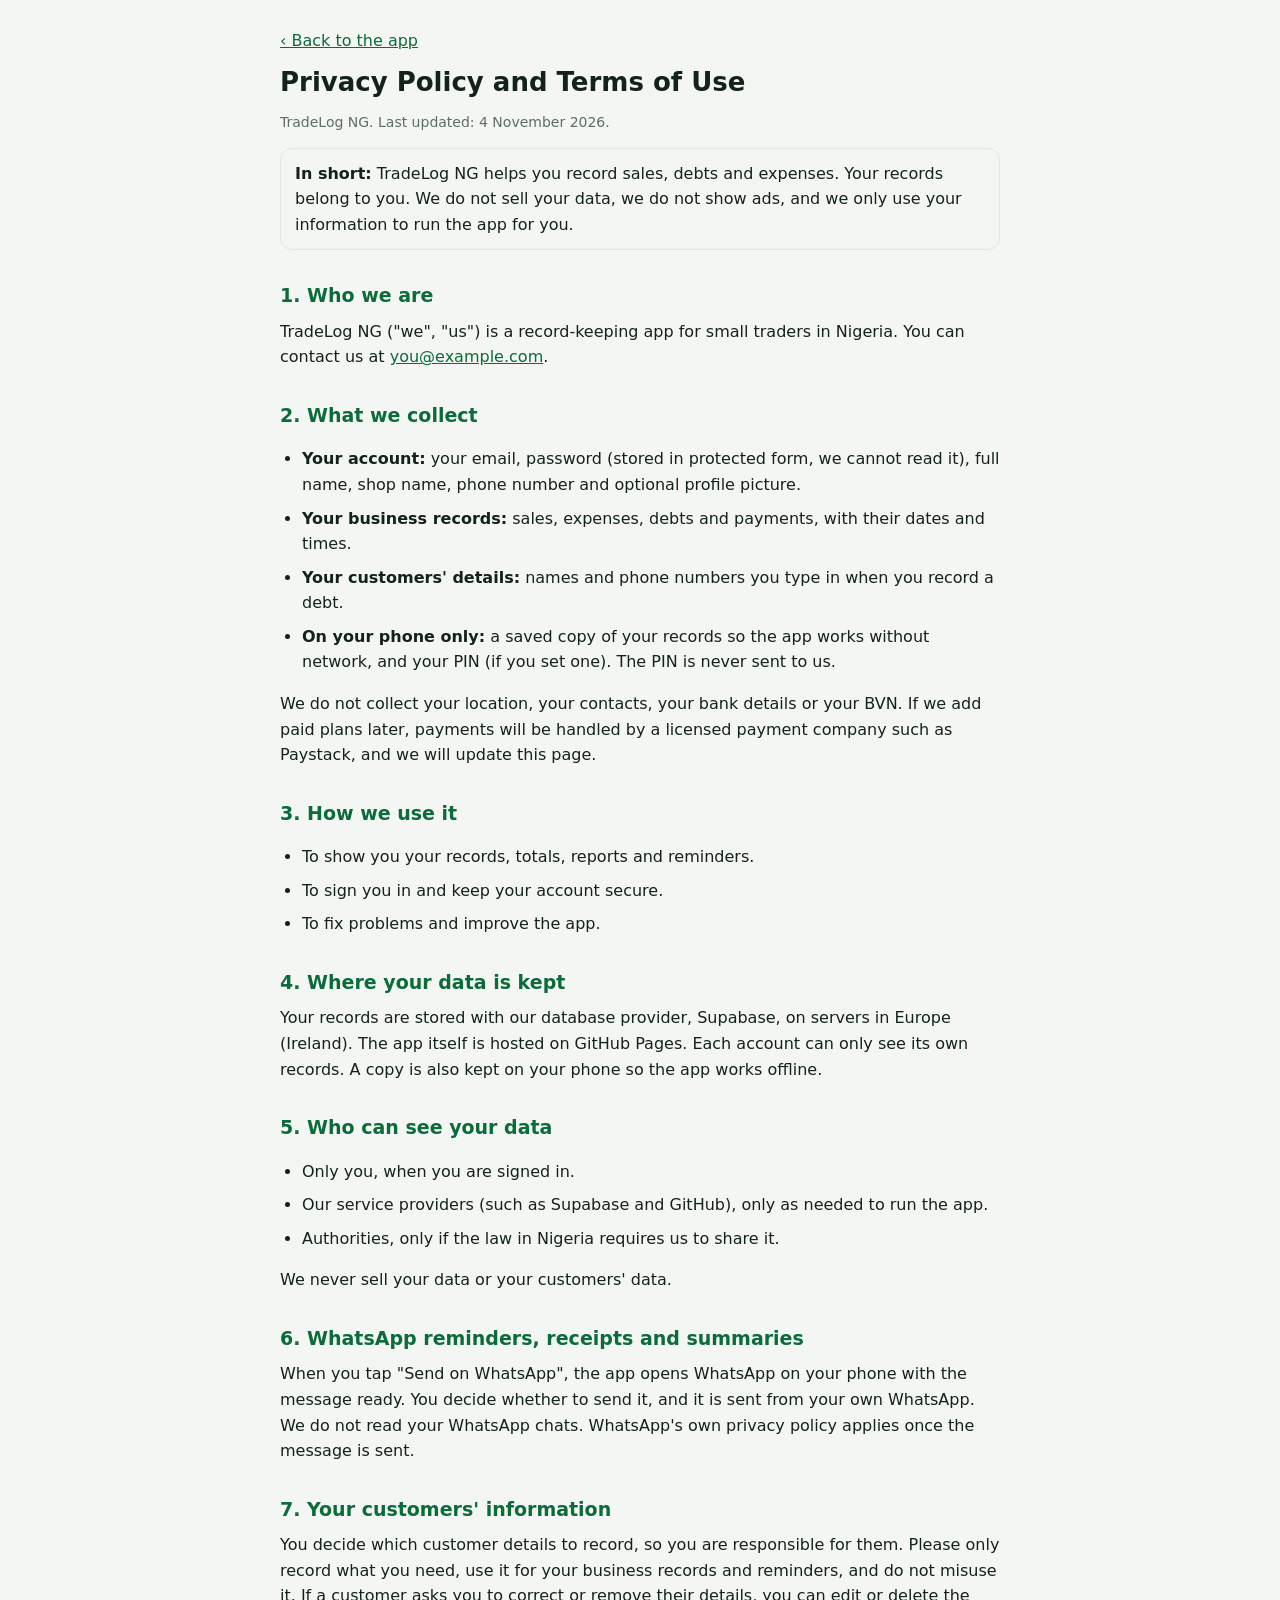
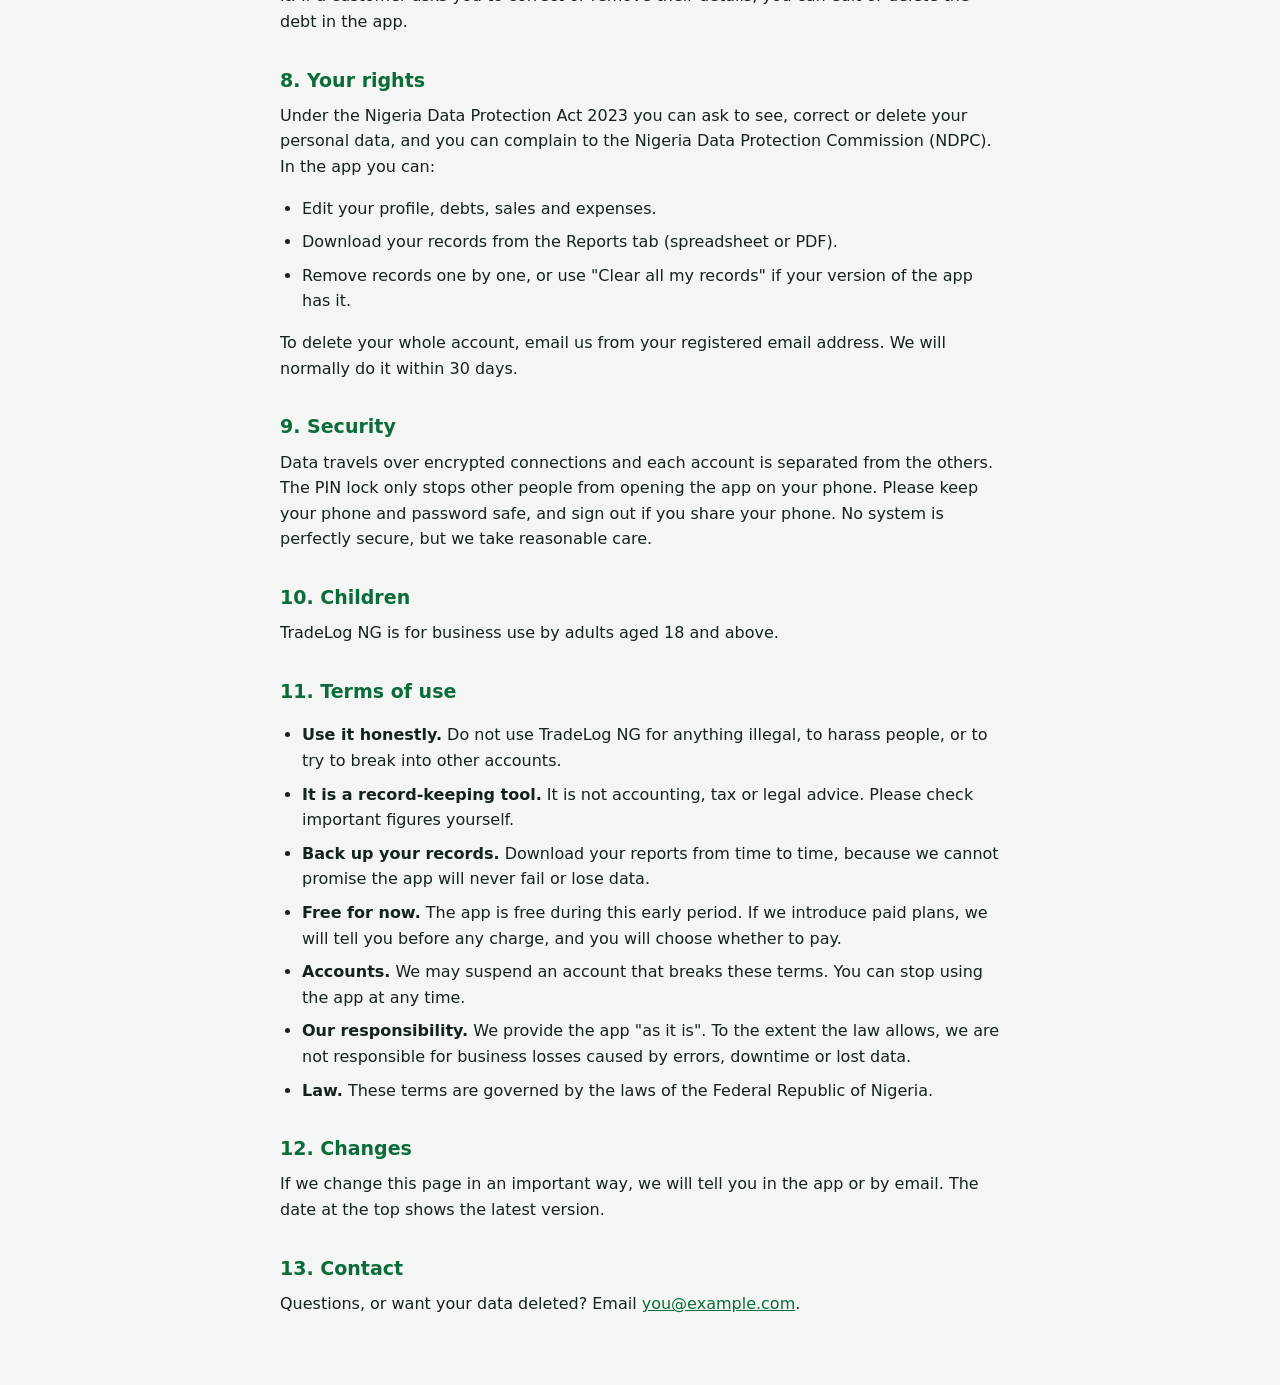
==== privacy.html @ 47c2b972 "Privacy policy and terms" ====
<!DOCTYPE html><html lang="en"><head><meta charset="utf-8"><meta name="viewport" content="width=device-width, initial-scale=1"><title>Privacy Policy and Terms | TradeLog NG</title>
<style>
:root{--bg:#f3f6f2;--ink:#14231a;--mute:#5d6e63;--green:#0b6b3a;--line:#dfe7e0}
@media (prefers-color-scheme:dark){:root{--bg:#0f1a13;--ink:#eaf3ec;--mute:#9bb0a2;--green:#5fd18d;--line:#27382d}}
body{margin:0;background:var(--bg);color:var(--ink);font-family:system-ui,sans-serif;line-height:1.6;font-size:16px}
main{max-width:720px;margin:0 auto;padding:20px 18px 60px}
h1{font-size:26px;margin:8px 0}h2{font-size:19px;margin:30px 0 6px;color:var(--green)}
p,li{margin:8px 0}ul{padding-left:22px}a{color:var(--green)}
.m{color:var(--mute);font-size:14px}.box{border:1px solid var(--line);border-radius:12px;padding:12px 14px;margin:14px 0}
</style></head><body><main>
<p><a href="./">‹ Back to the app</a></p>
<h1>Privacy Policy and Terms of Use</h1>
<p class="m">TradeLog NG. Last updated: 4 November 2026.</p>
<div class="box"><b>In short:</b> TradeLog NG helps you record sales, debts and expenses. Your records belong to you. We do not sell your data, we do not show ads, and we only use your information to run the app for you.</div>

<h2>1. Who we are</h2>
<p>TradeLog NG ("we", "us") is a record-keeping app for small traders in Nigeria. You can contact us at <a href="mailto:you@example.com">you@example.com</a>.</p>

<h2>2. What we collect</h2>
<ul>
<li><b>Your account:</b> your email, password (stored in protected form, we cannot read it), full name, shop name, phone number and optional profile picture.</li>
<li><b>Your business records:</b> sales, expenses, debts and payments, with their dates and times.</li>
<li><b>Your customers' details:</b> names and phone numbers you type in when you record a debt.</li>
<li><b>On your phone only:</b> a saved copy of your records so the app works without network, and your PIN (if you set one). The PIN is never sent to us.</li>
</ul>
<p>We do not collect your location, your contacts, your bank details or your BVN. If we add paid plans later, payments will be handled by a licensed payment company such as Paystack, and we will update this page.</p>

<h2>3. How we use it</h2>
<ul>
<li>To show you your records, totals, reports and reminders.</li>
<li>To sign you in and keep your account secure.</li>
<li>To fix problems and improve the app.</li>
</ul>

<h2>4. Where your data is kept</h2>
<p>Your records are stored with our database provider, Supabase, on servers in Europe (Ireland). The app itself is hosted on GitHub Pages. Each account can only see its own records. A copy is also kept on your phone so the app works offline.</p>

<h2>5. Who can see your data</h2>
<ul>
<li>Only you, when you are signed in.</li>
<li>Our service providers (such as Supabase and GitHub), only as needed to run the app.</li>
<li>Authorities, only if the law in Nigeria requires us to share it.</li>
</ul>
<p>We never sell your data or your customers' data.</p>

<h2>6. WhatsApp reminders, receipts and summaries</h2>
<p>When you tap "Send on WhatsApp", the app opens WhatsApp on your phone with the message ready. You decide whether to send it, and it is sent from your own WhatsApp. We do not read your WhatsApp chats. WhatsApp's own privacy policy applies once the message is sent.</p>

<h2>7. Your customers' information</h2>
<p>You decide which customer details to record, so you are responsible for them. Please only record what you need, use it for your business records and reminders, and do not misuse it. If a customer asks you to correct or remove their details, you can edit or delete the debt in the app.</p>

<h2>8. Your rights</h2>
<p>Under the Nigeria Data Protection Act 2023 you can ask to see, correct or delete your personal data, and you can complain to the Nigeria Data Protection Commission (NDPC). In the app you can:</p>
<ul>
<li>Edit your profile, debts, sales and expenses.</li>
<li>Download your records from the Reports tab (spreadsheet or PDF).</li>
<li>Remove records one by one, or use "Clear all my records" if your version of the app has it.</li>
</ul>
<p>To delete your whole account, email us from your registered email address. We will normally do it within 30 days.</p>

<h2>9. Security</h2>
<p>Data travels over encrypted connections and each account is separated from the others. The PIN lock only stops other people from opening the app on your phone. Please keep your phone and password safe, and sign out if you share your phone. No system is perfectly secure, but we take reasonable care.</p>

<h2>10. Children</h2>
<p>TradeLog NG is for business use by adults aged 18 and above.</p>

<h2>11. Terms of use</h2>
<ul>
<li><b>Use it honestly.</b> Do not use TradeLog NG for anything illegal, to harass people, or to try to break into other accounts.</li>
<li><b>It is a record-keeping tool.</b> It is not accounting, tax or legal advice. Please check important figures yourself.</li>
<li><b>Back up your records.</b> Download your reports from time to time, because we cannot promise the app will never fail or lose data.</li>
<li><b>Free for now.</b> The app is free during this early period. If we introduce paid plans, we will tell you before any charge, and you will choose whether to pay.</li>
<li><b>Accounts.</b> We may suspend an account that breaks these terms. You can stop using the app at any time.</li>
<li><b>Our responsibility.</b> We provide the app "as it is". To the extent the law allows, we are not responsible for business losses caused by errors, downtime or lost data.</li>
<li><b>Law.</b> These terms are governed by the laws of the Federal Republic of Nigeria.</li>
</ul>

<h2>12. Changes</h2>
<p>If we change this page in an important way, we will tell you in the app or by email. The date at the top shows the latest version.</p>

<h2>13. Contact</h2>
<p>Questions, or want your data deleted? Email <a href="mailto:you@example.com">you@example.com</a>.</p>
</main></body></html>
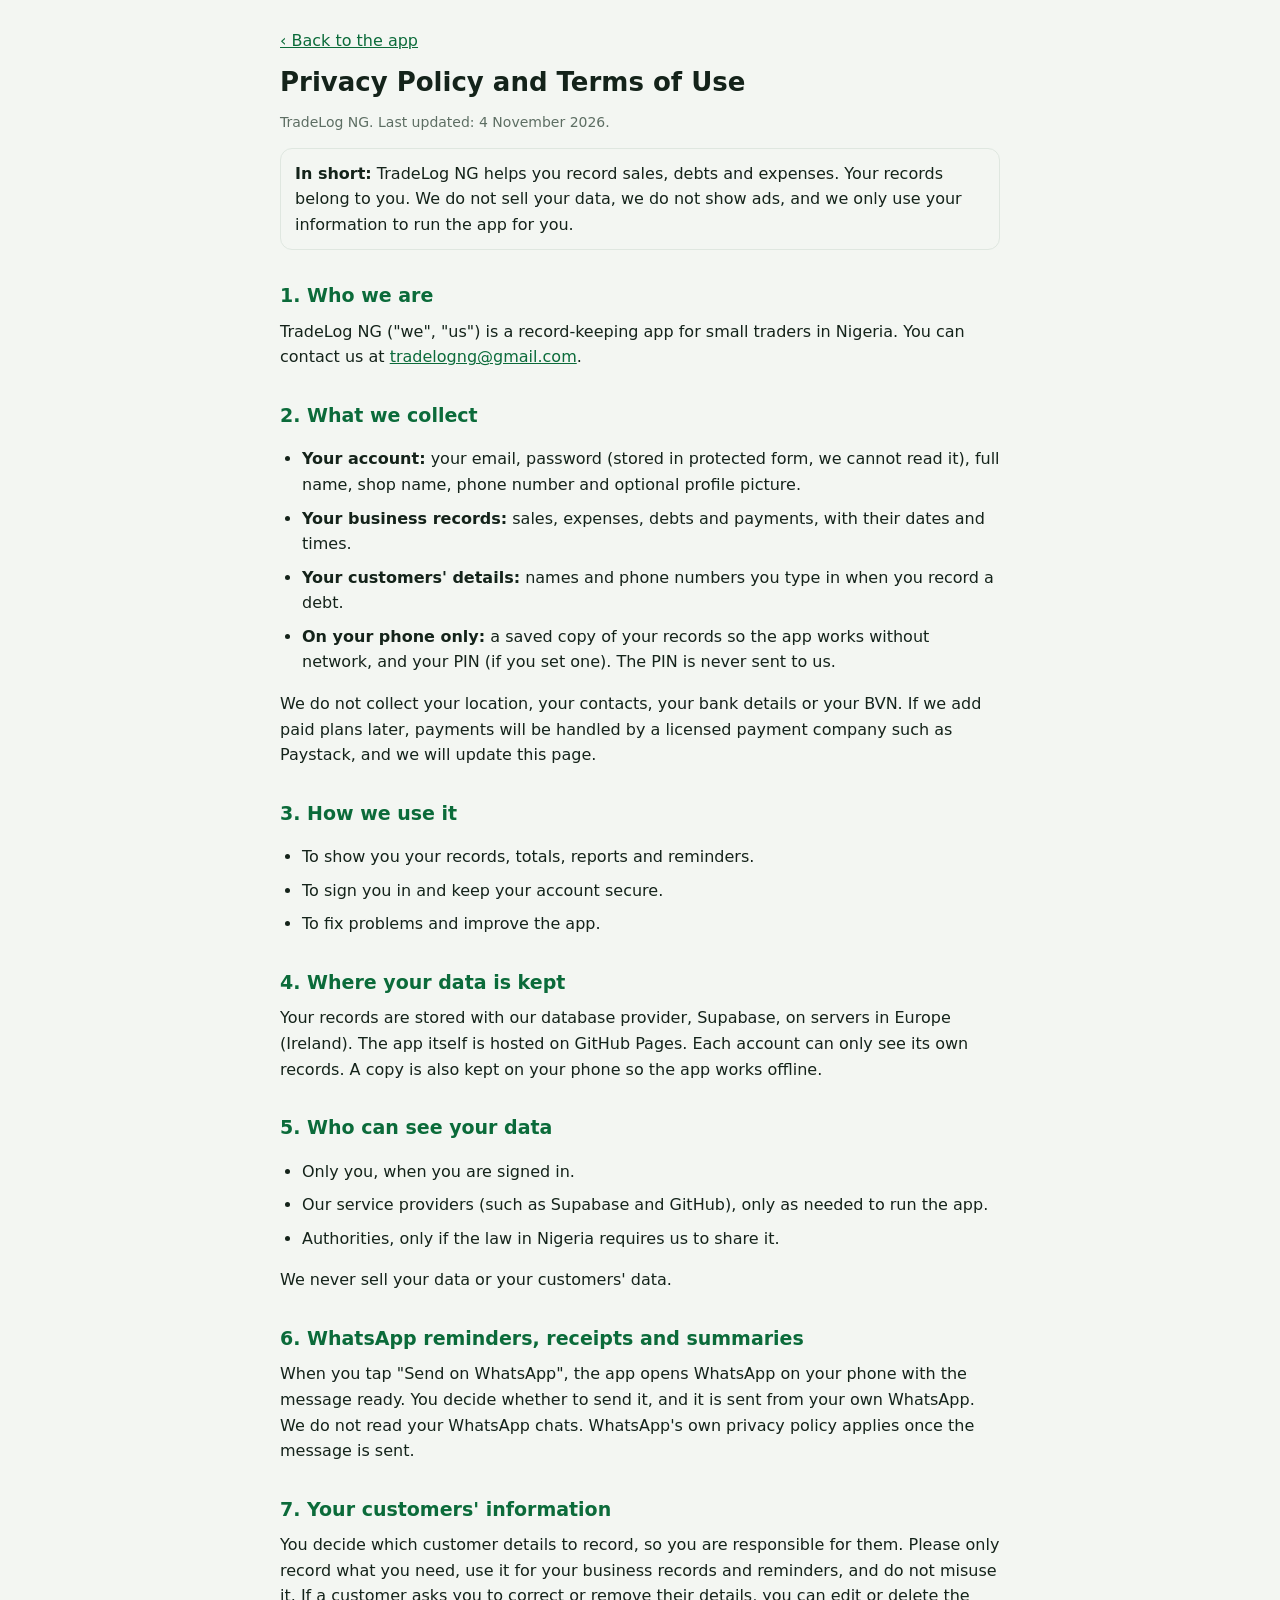
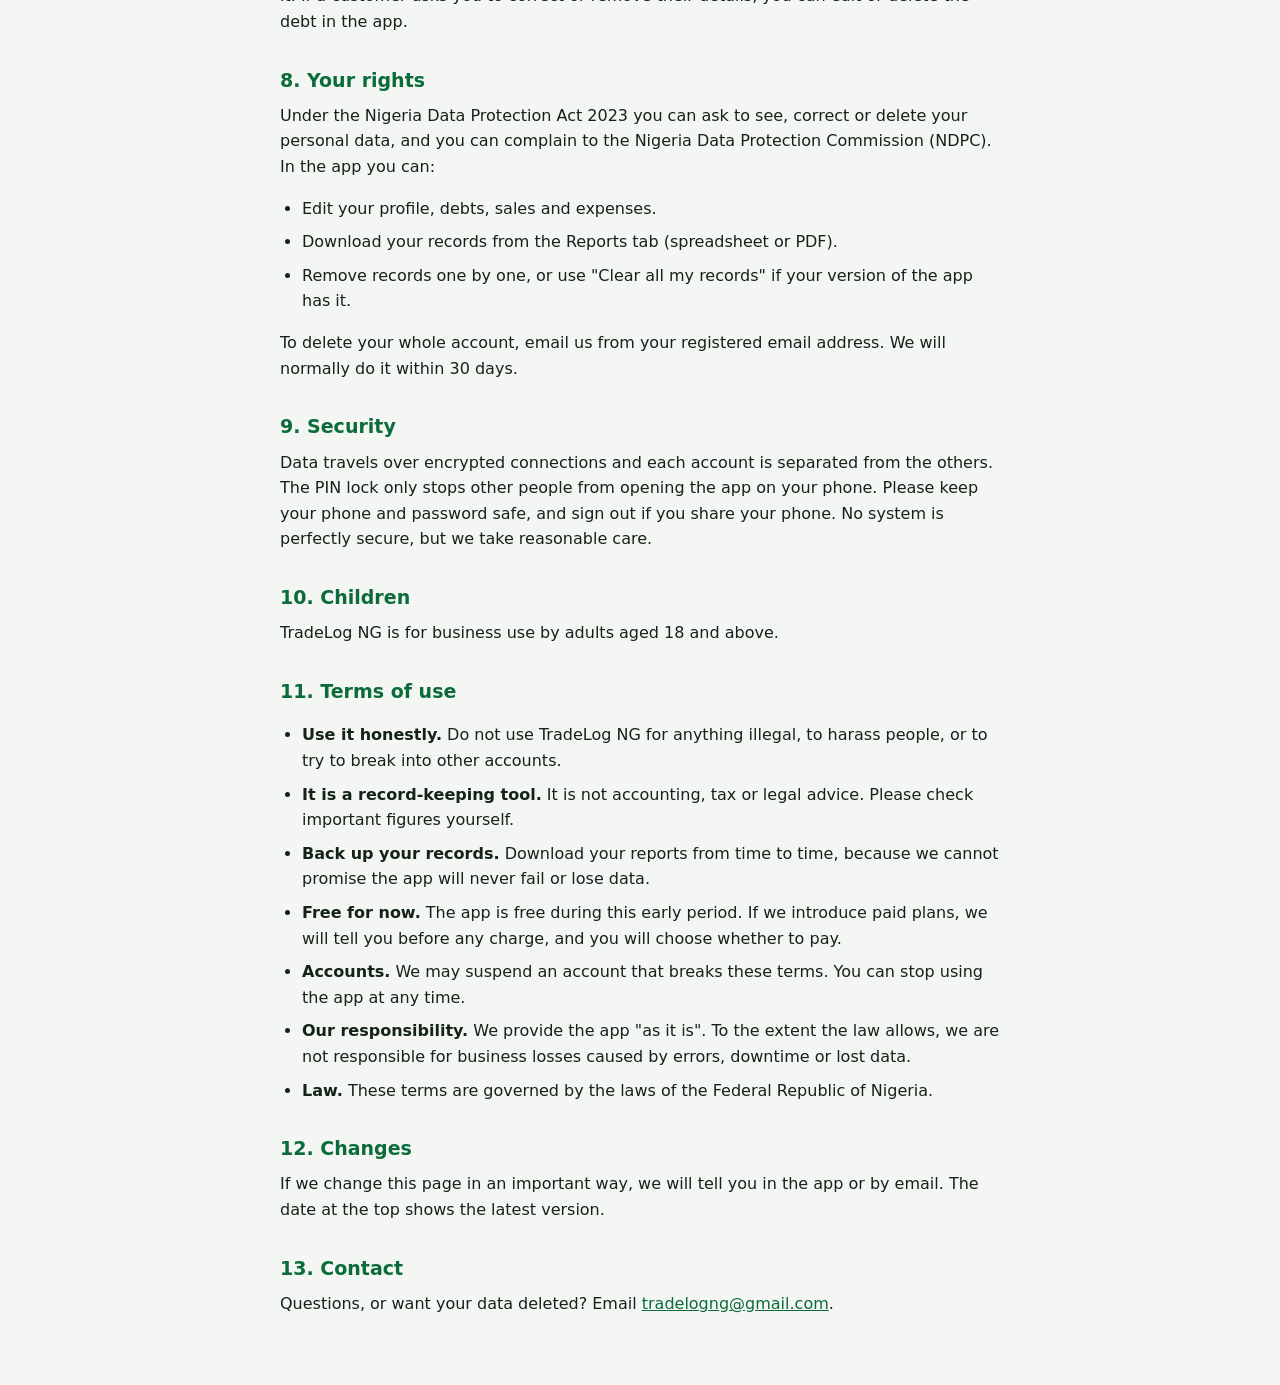
==== commit c077289b: "Fix contact email" ====
--- a/privacy.html
+++ b/privacy.html
@@ -14,7 +14,7 @@
 <div class="box"><b>In short:</b> TradeLog NG helps you record sales, debts and expenses. Your records belong to you. We do not sell your data, we do not show ads, and we only use your information to run the app for you.</div>
 
 <h2>1. Who we are</h2>
-<p>TradeLog NG ("we", "us") is a record-keeping app for small traders in Nigeria. You can contact us at <a href="mailto:you@example.com">you@example.com</a>.</p>
+<p>TradeLog NG ("we", "us") is a record-keeping app for small traders in Nigeria. You can contact us at <a href="mailto:tradelogng@gmail.com">tradelogng@gmail.com</a>.</p>
 
 <h2>2. What we collect</h2>
 <ul>
@@ -79,5 +79,5 @@
 <p>If we change this page in an important way, we will tell you in the app or by email. The date at the top shows the latest version.</p>
 
 <h2>13. Contact</h2>
-<p>Questions, or want your data deleted? Email <a href="mailto:you@example.com">you@example.com</a>.</p>
+<p>Questions, or want your data deleted? Email <a href="mailto:tradelogng@gmail.com">tradelogng@gmail.com</a>.</p>
 </main></body></html>
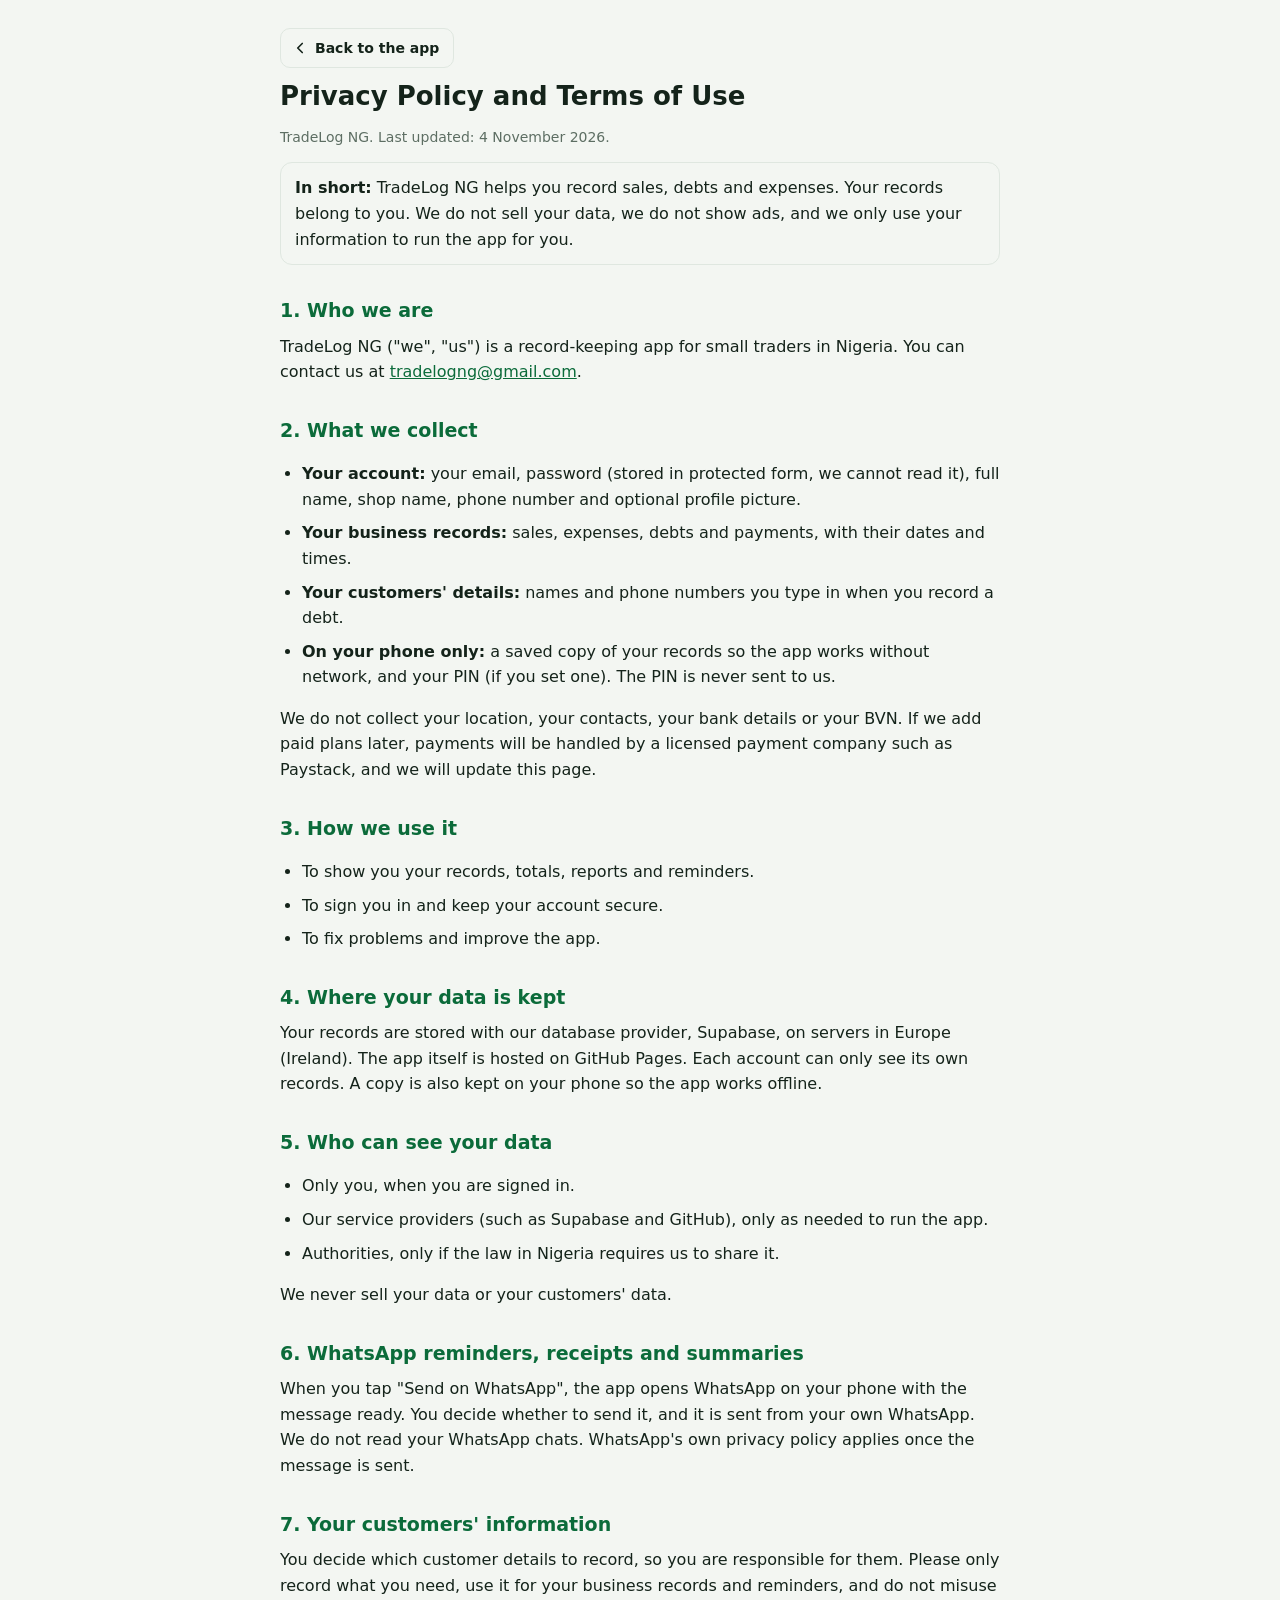
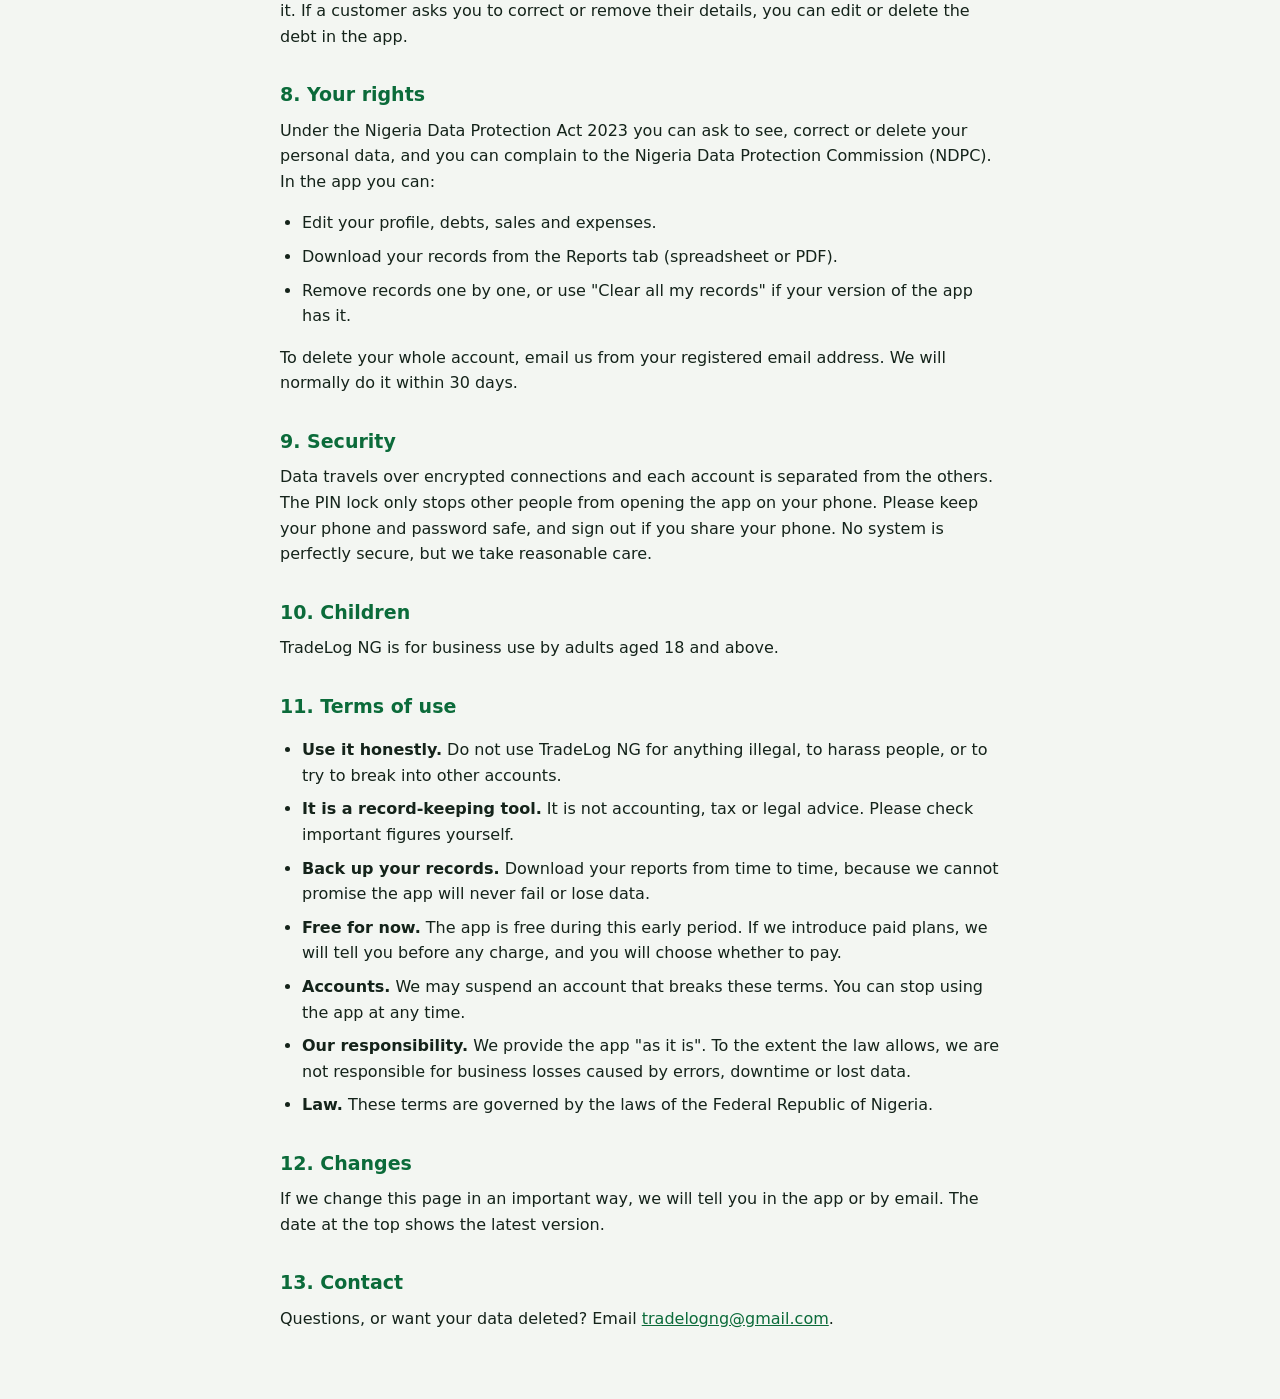
==== commit 2064fecb: "Professional look, back buttons, money remaining" ====
--- a/privacy.html
+++ b/privacy.html
@@ -7,8 +7,8 @@
 h1{font-size:26px;margin:8px 0}h2{font-size:19px;margin:30px 0 6px;color:var(--green)}
 p,li{margin:8px 0}ul{padding-left:22px}a{color:var(--green)}
 .m{color:var(--mute);font-size:14px}.box{border:1px solid var(--line);border-radius:12px;padding:12px 14px;margin:14px 0}
-</style></head><body><main>
-<p><a href="./">‹ Back to the app</a></p>
+.back{display:inline-flex;align-items:center;gap:6px;padding:8px 14px 8px 10px;border:1px solid var(--line);border-radius:10px;text-decoration:none;color:var(--ink);font-weight:600;font-size:14px}</style></head><body><main>
+<p><a class="back" href="./"><svg viewBox="0 0 24 24" width="18" height="18" fill="none" stroke="currentColor" stroke-width="2.2" stroke-linecap="round" stroke-linejoin="round"><path d="M15 18l-6-6 6-6"/></svg>Back to the app</a></p>
 <h1>Privacy Policy and Terms of Use</h1>
 <p class="m">TradeLog NG. Last updated: 4 November 2026.</p>
 <div class="box"><b>In short:</b> TradeLog NG helps you record sales, debts and expenses. Your records belong to you. We do not sell your data, we do not show ads, and we only use your information to run the app for you.</div>
